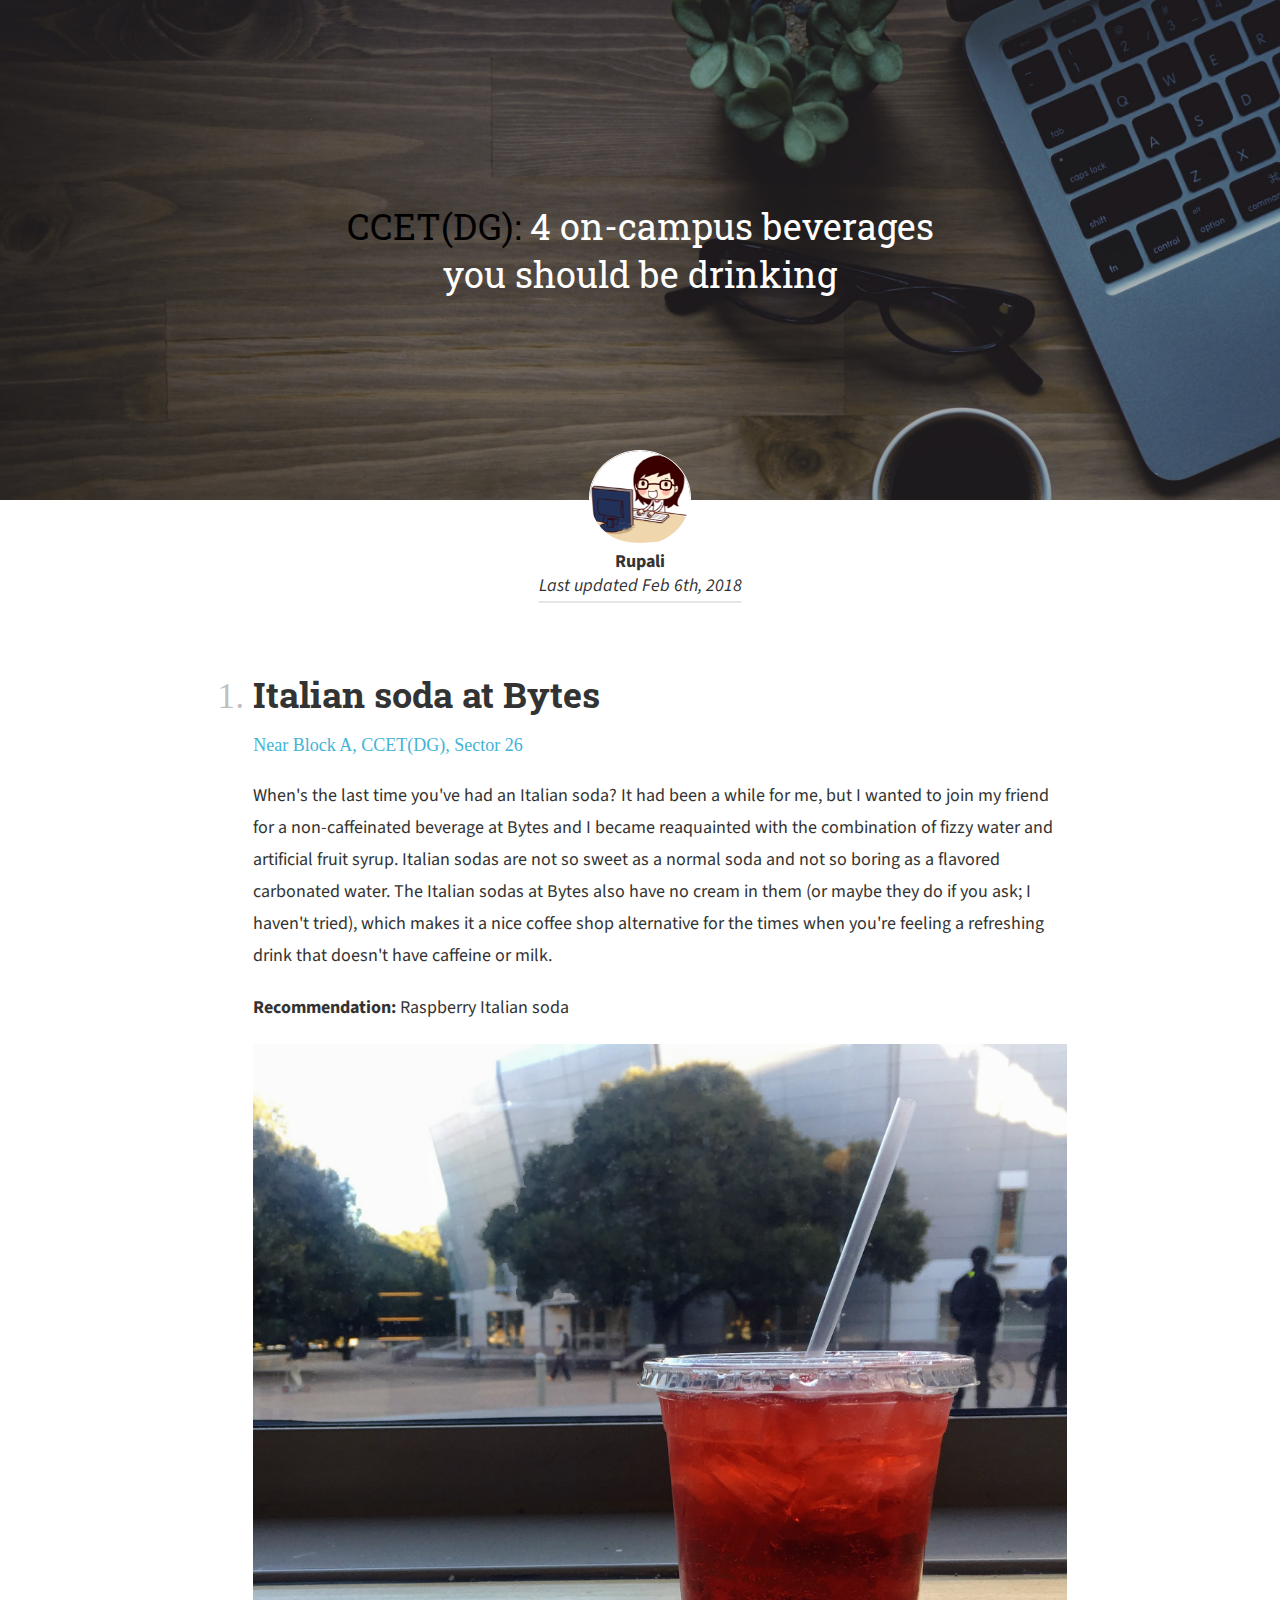
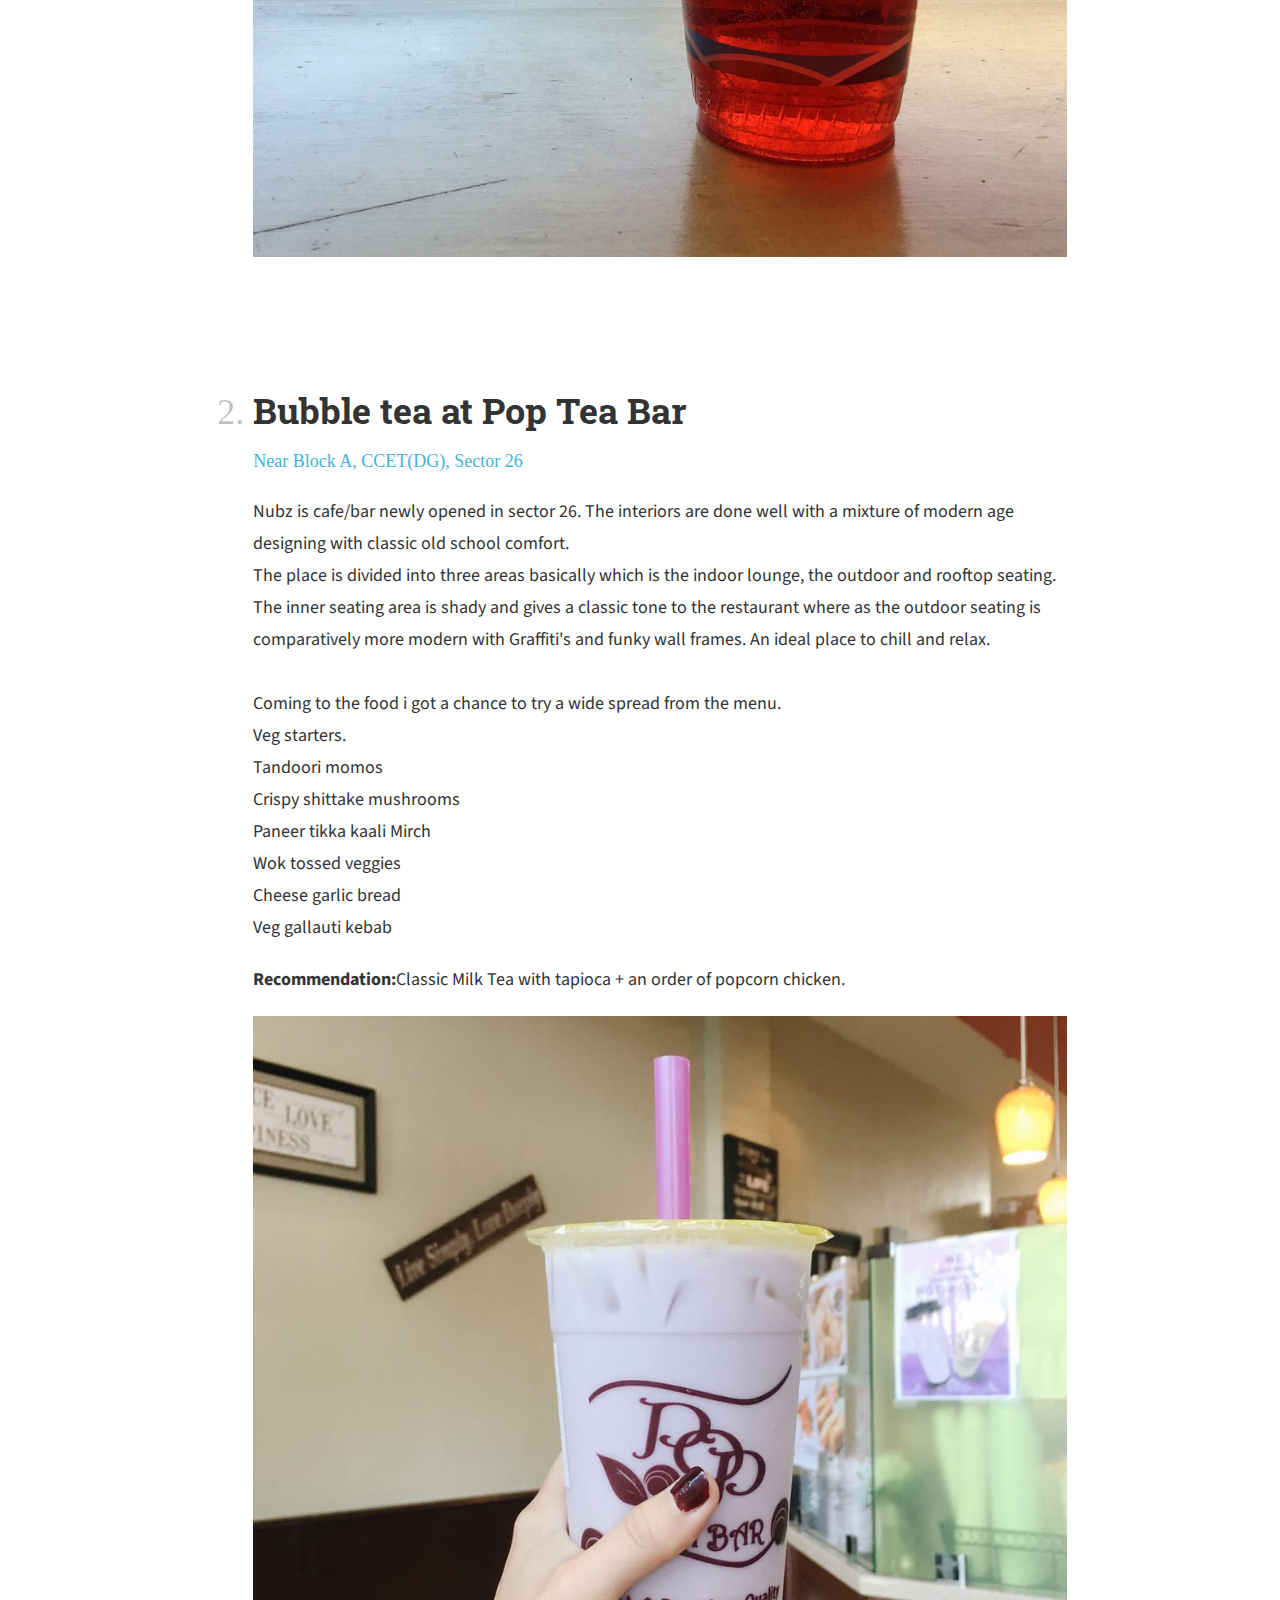
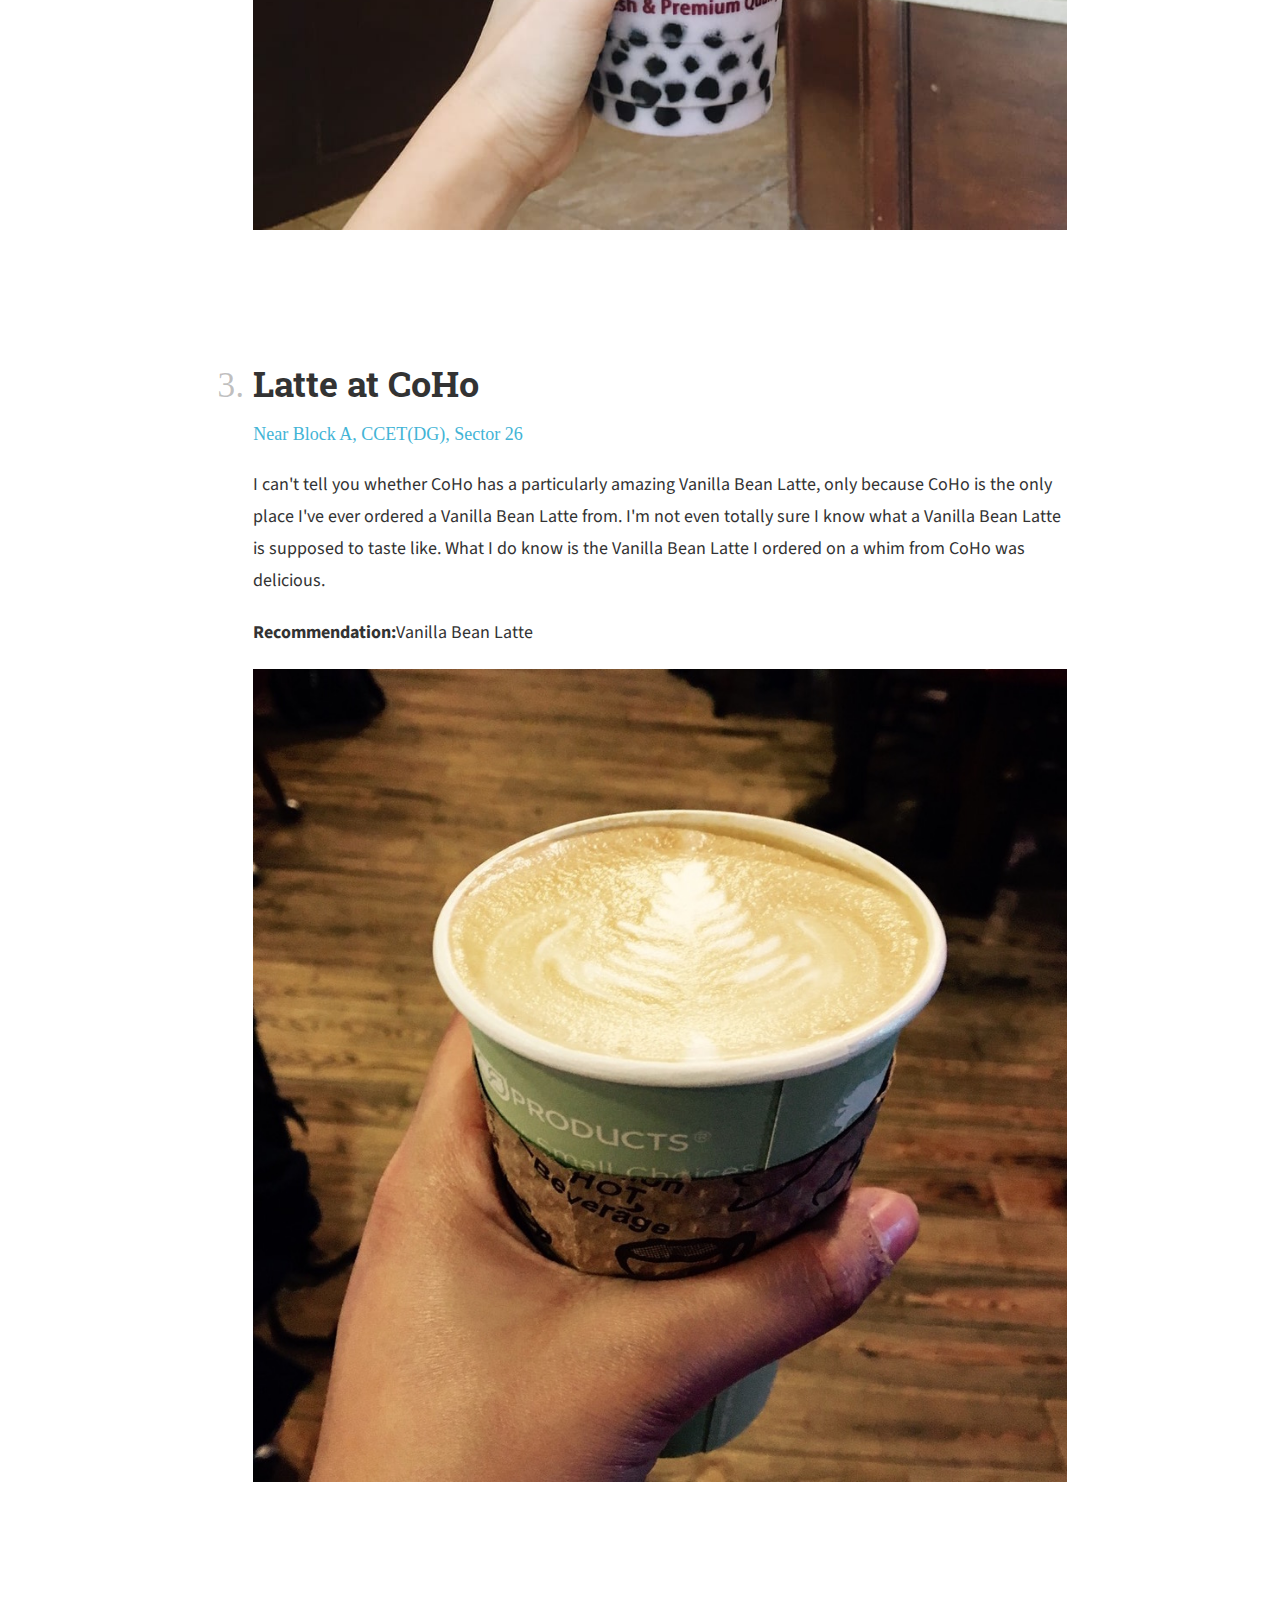
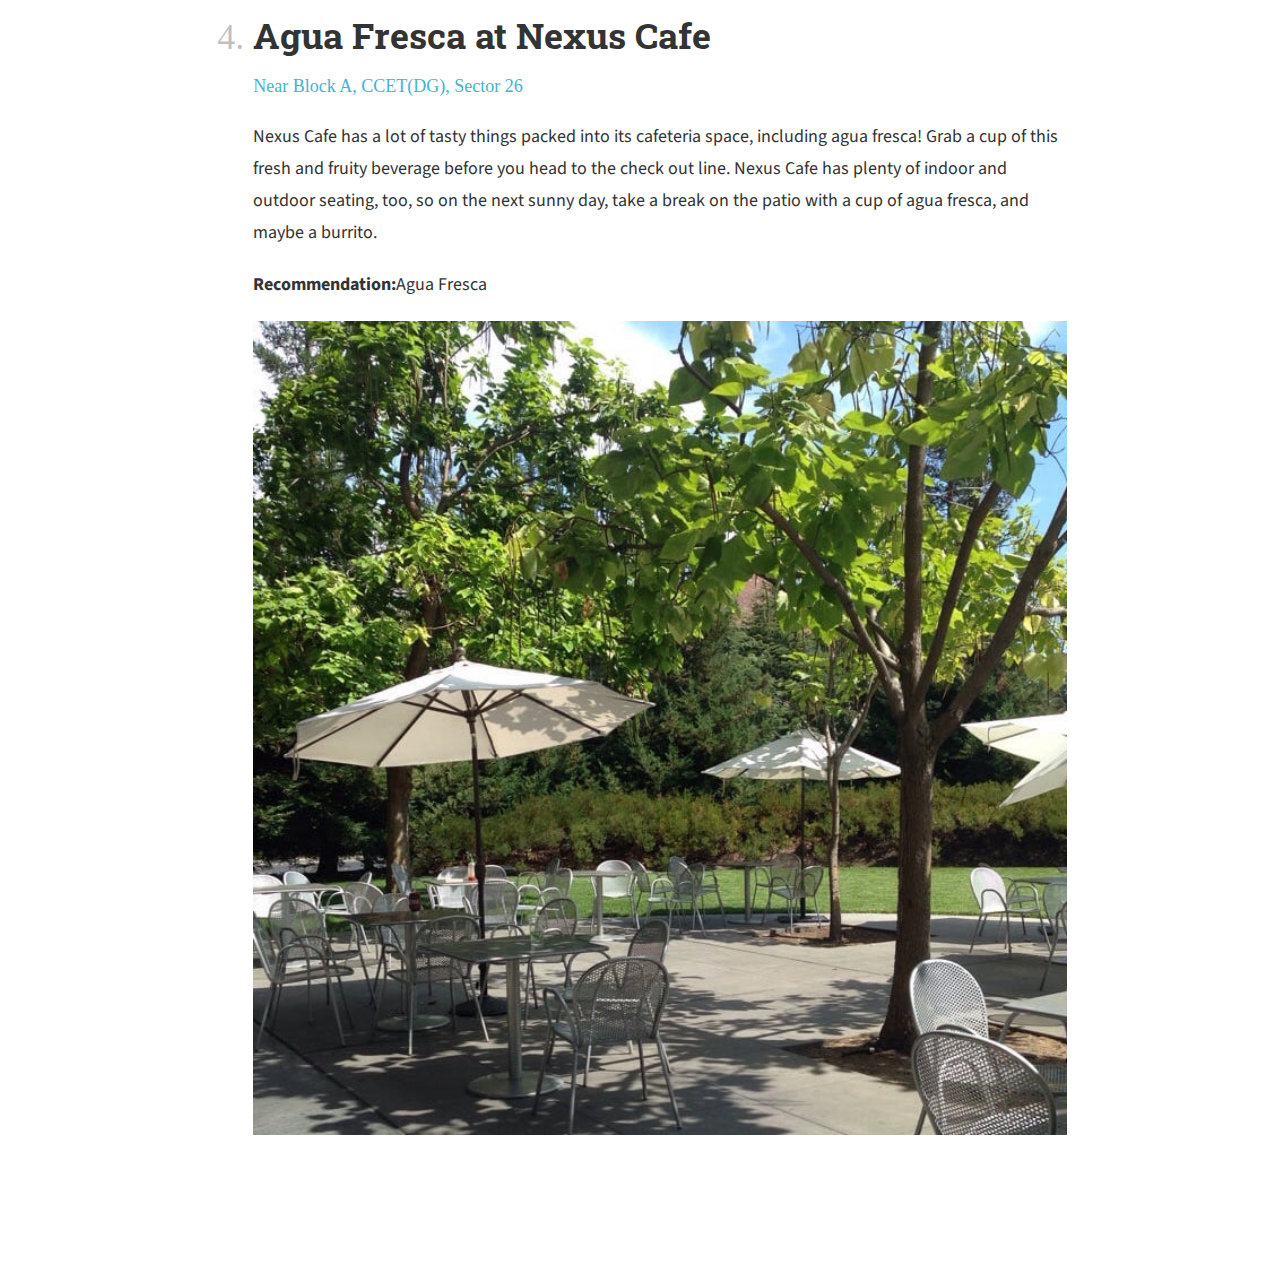
==== listicle.html @ 2486436f "First draft" ====
<!DOCTYPE HTML>
<html lang = "en">
<head>
<meta charset = "UTF-8">
<title>Campus Beverages</title>
<link rel="icon" href="images/favicon-32x32.png" type="image/icon type">
<link rel="stylesheet" href="style/listicle-style.css">
<link rel="preconnect" href="https://fonts.gstatic.com">
<link href="https://fonts.googleapis.com/css2?family=Roboto+Slab:wght@100;300;400&display=swap" rel="stylesheet">
<link rel="preconnect" href="https://fonts.gstatic.com">
<link href="https://fonts.googleapis.com/css2?family=Source+Sans+Pro&display=swap" rel="stylesheet">
</head>
<body>

<header>

<div class="first">
<div class="heading">
<span>CCET(DG):</span><span class="white"> 4 on-campus beverages you should be drinking</span>
</div>
</div>
<div class="second">
<img src="images/vrk.png" class="profile_img" alt="profile_img">
<div class="name">Rupali</div>
<div class="last"><em>Last updated Feb 6th, 2018</em></div>
</div>
</header>

<section class="section">
<ol class="ordered">

<li><div class="italian">
<div class="body_heading">Italian soda at Bytes</div>
<a href="http://www.ccet.ac.in/" class="address"> Near Block A, CCET(DG), Sector 26</a>
<div class="para">When's the last time you've had an Italian soda? It had been a while for me, but I wanted to join my friend for a non-caffeinated beverage at Bytes and I became reaquainted with the combination of fizzy water and artificial fruit syrup. Italian sodas are not so sweet as a normal soda and not so boring as a flavored carbonated water. The Italian sodas at Bytes also have no cream in them (or maybe they do if you ask; I haven't tried), which makes it a nice coffee shop alternative for the times when you're feeling a refreshing drink that doesn't have caffeine or milk.</div>

<div class="para" style="margin-top:0;"><strong>Recommendation:</strong> Raspberry Italian soda</div>
<div class="image_div">
<img class="body_img" src="images/italian-soda.jpg">
</div>
</div></li>


<li><div class="italian">
<div class="body_heading">Bubble tea at Pop Tea Bar</div>
<a href="http://www.ccet.ac.in/" class="address">Near Block A, CCET(DG), Sector 26</a>
<div class="para">Nubz is cafe/bar newly opened in sector 26. The interiors are done well with a mixture of modern age designing with classic old school comfort.<br/>
The place is divided into three areas basically which is the indoor lounge, the outdoor and rooftop seating.
The inner seating area is shady and gives a classic tone to the restaurant where as the outdoor seating is comparatively more modern with Graffiti's and funky wall frames.
An ideal place to chill and relax.
<br/><br/>
Coming to the food i got a chance to try a wide spread from the menu.<br/>
Veg starters.<br/>
Tandoori momos<br/>
Crispy shittake mushrooms<br/>
Paneer tikka kaali Mirch<br/>
Wok tossed veggies<br/>
Cheese garlic bread<br/>
Veg gallauti kebab</div>

<div class="para" style="margin-top:0;"><strong>Recommendation:</strong>Classic Milk Tea with tapioca + an order of popcorn chicken.</div>
<div class="image_div">
<img class="body_img" src="images/boba.jpg">
</div>
</div></li>


<li><div class="italian">
<div class="body_heading">Latte at CoHo</div>
<a href="http://www.ccet.ac.in/" class="address">Near Block A, CCET(DG), Sector 26</a>
<div class="para">I can't tell you whether CoHo has a particularly amazing Vanilla Bean Latte, only because CoHo is the only place I've ever ordered a Vanilla Bean Latte from. I'm not even totally sure I know what a Vanilla Bean Latte is supposed to taste like. What I do know is the Vanilla Bean Latte I ordered on a whim from CoHo was delicious.
</div>

<div class="para" style="margin-top:0;"><strong>Recommendation:</strong>Vanilla Bean Latte</div>
<div class="image_div">
<img class="body_img" src="images/coho-coffee.jpg">
</div>
</div></li>


<li><div class="italian">
<div class="body_heading">Agua Fresca at Nexus Cafe</div>
<a href="http://www.ccet.ac.in/" class="address">Near Block A, CCET(DG), Sector 26</a>
<div class="para">Nexus Cafe has a lot of tasty things packed into its cafeteria space, including agua fresca! Grab a cup of this fresh and fruity beverage before you head to the check out line. Nexus Cafe has plenty of indoor and outdoor seating, too, so on the next sunny day, take a break on the patio with a cup of agua fresca, and maybe a burrito.
</div>

<div class="para" style="margin-top:0;"><strong>Recommendation:</strong>Agua Fresca</div>
<div class="image_div">
<img class="body_img" src="images/nexus-cafe.jpg">
</div>
</div></li>


</ol>
</section>


</body>
</html>
---- style/listicle-style.css ----
body
{
	margin:0;
}
header
{
	background-repeat:no-repeat;
	background-size: cover;
	height:500px;
	background-image: linear-gradient(rgba(0, 0, 0, .3), rgba(0, 0, 0, .3)), url(../images/header.jpg);
	position:relative;
	text-align:center;
    background-position:top;
}

.heading
{
    font-family: 'Roboto Slab', serif;
    font-size:36px;
    max-width:780px;
    position: absolute;
    top: 50%;
    left: 50%;
    transform: translate(-50%, -50%);
   
}
.white
{
	color:white;
}
.second
{
	text-align:center;
}
.profile_img
{
	border-radius:100%;
	border: 1px solid white;
	top:450px;
	width:100px;
	position:relative;
  margin-left: auto;
  margin-right: auto;
}
.name,.last
{
	display:block;
	position:relative;
	top:450px;
	font-size:18px;
	color:rgb(51, 51, 51);
	line-height:24px;
	font-family: 'Source Sans Pro', sans-serif;
}
.name
{
	font-weight:bold;
}
.last
{
	 text-decoration: underline #e6e6e6;
	 text-decoration-thickness: 2px;
	 padding-bottom: 10px;
	 text-underline-offset: 10px;
}
.section
{
	width:66.67%;
	margin:auto;
	margin-top:170px;
}
.body_heading
{
	font-family: 'Roboto Slab', serif;
	font-size:36px;
	font-weight:bold;
	color:rgb(51, 51, 51);
}

li
{
    color: rgba(0, 0, 0, 0.25);
    font-size:36px;
}
.address
{
	color:#42b4d6;
	text-decoration:none;
	font-size:18px;
	margin:0;
}
.address:hover
{
	text-decoration:underline;
}
.para
{
	font-family: 'Source Sans Pro', sans-serif;
	font-size:18px;
	line-height:32px;
	color:rgb(51, 51, 51);
	margin-top:20px;
	margin-bottom:20px;
}
.image_div
{
	text-align:center;
	margin:auto;
	width:100%;
	margin-bottom:120px;
}
.body_img
{
	width:100%;
}
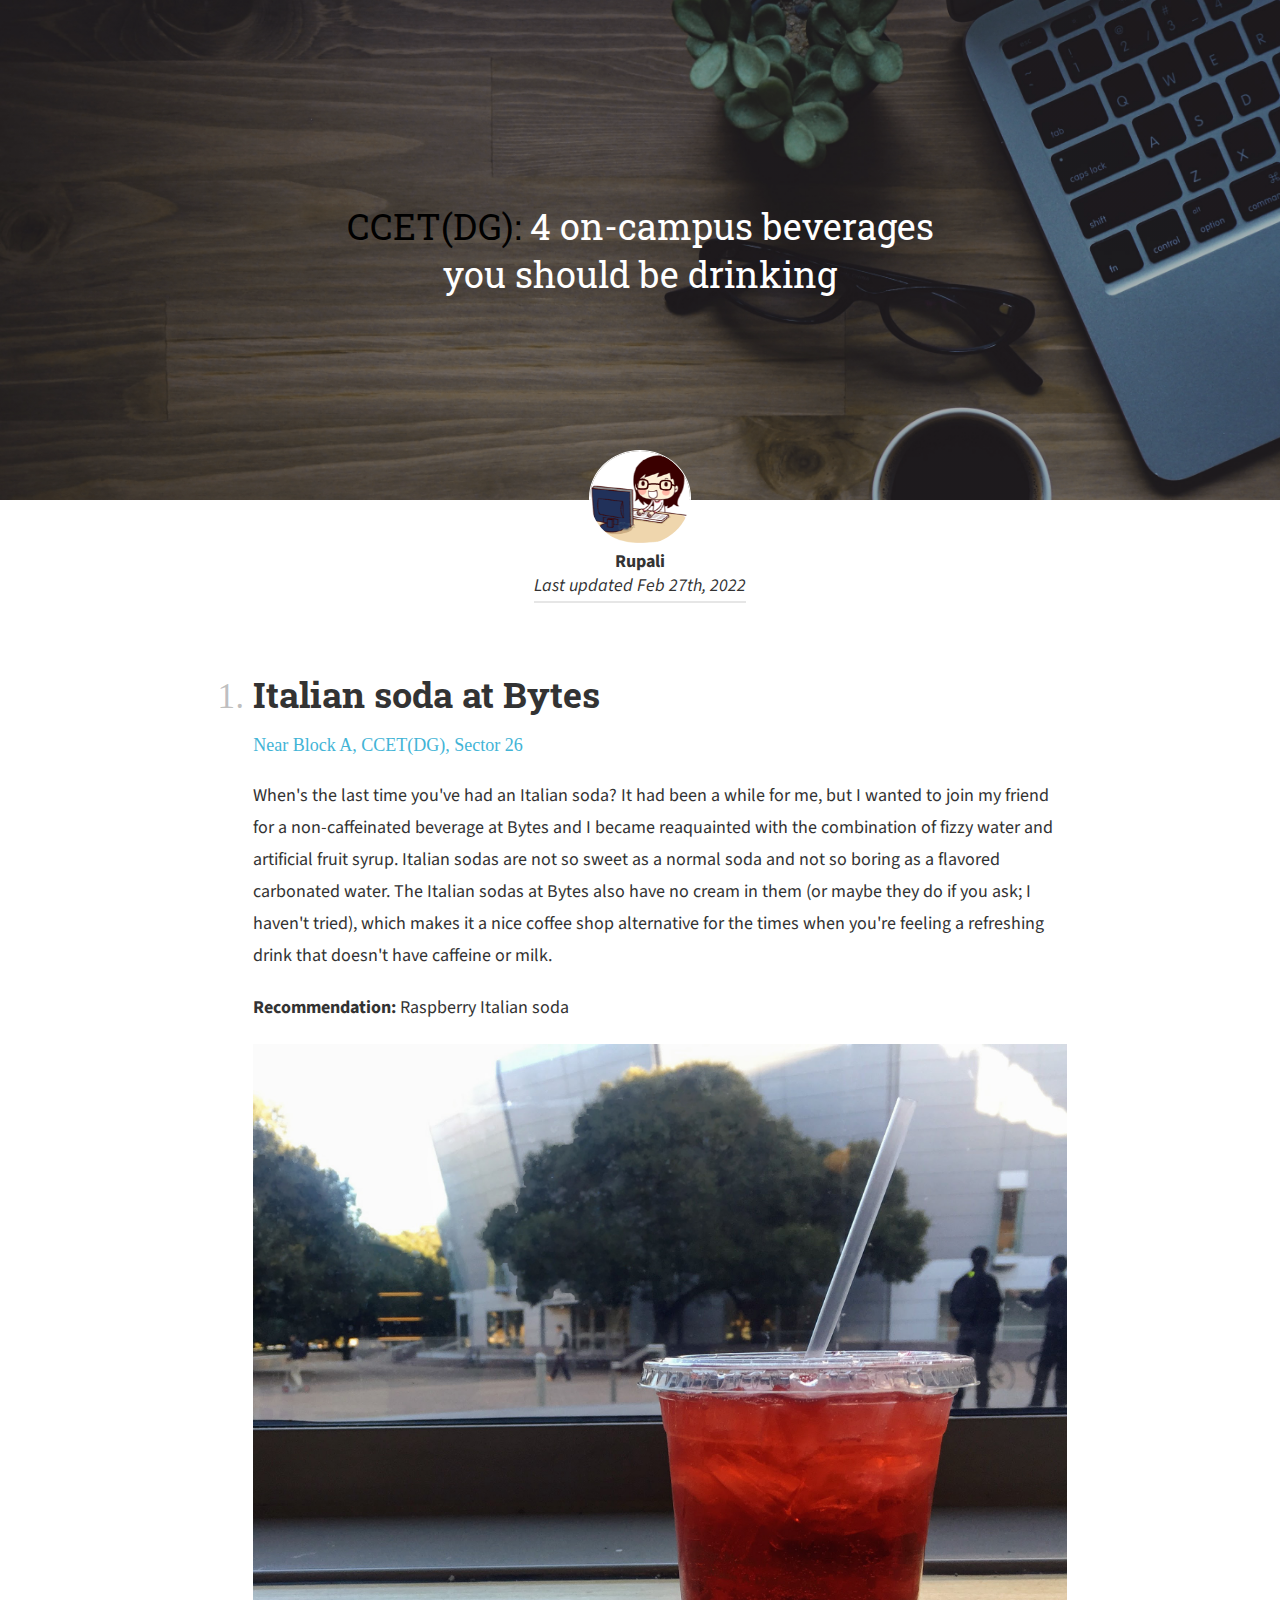
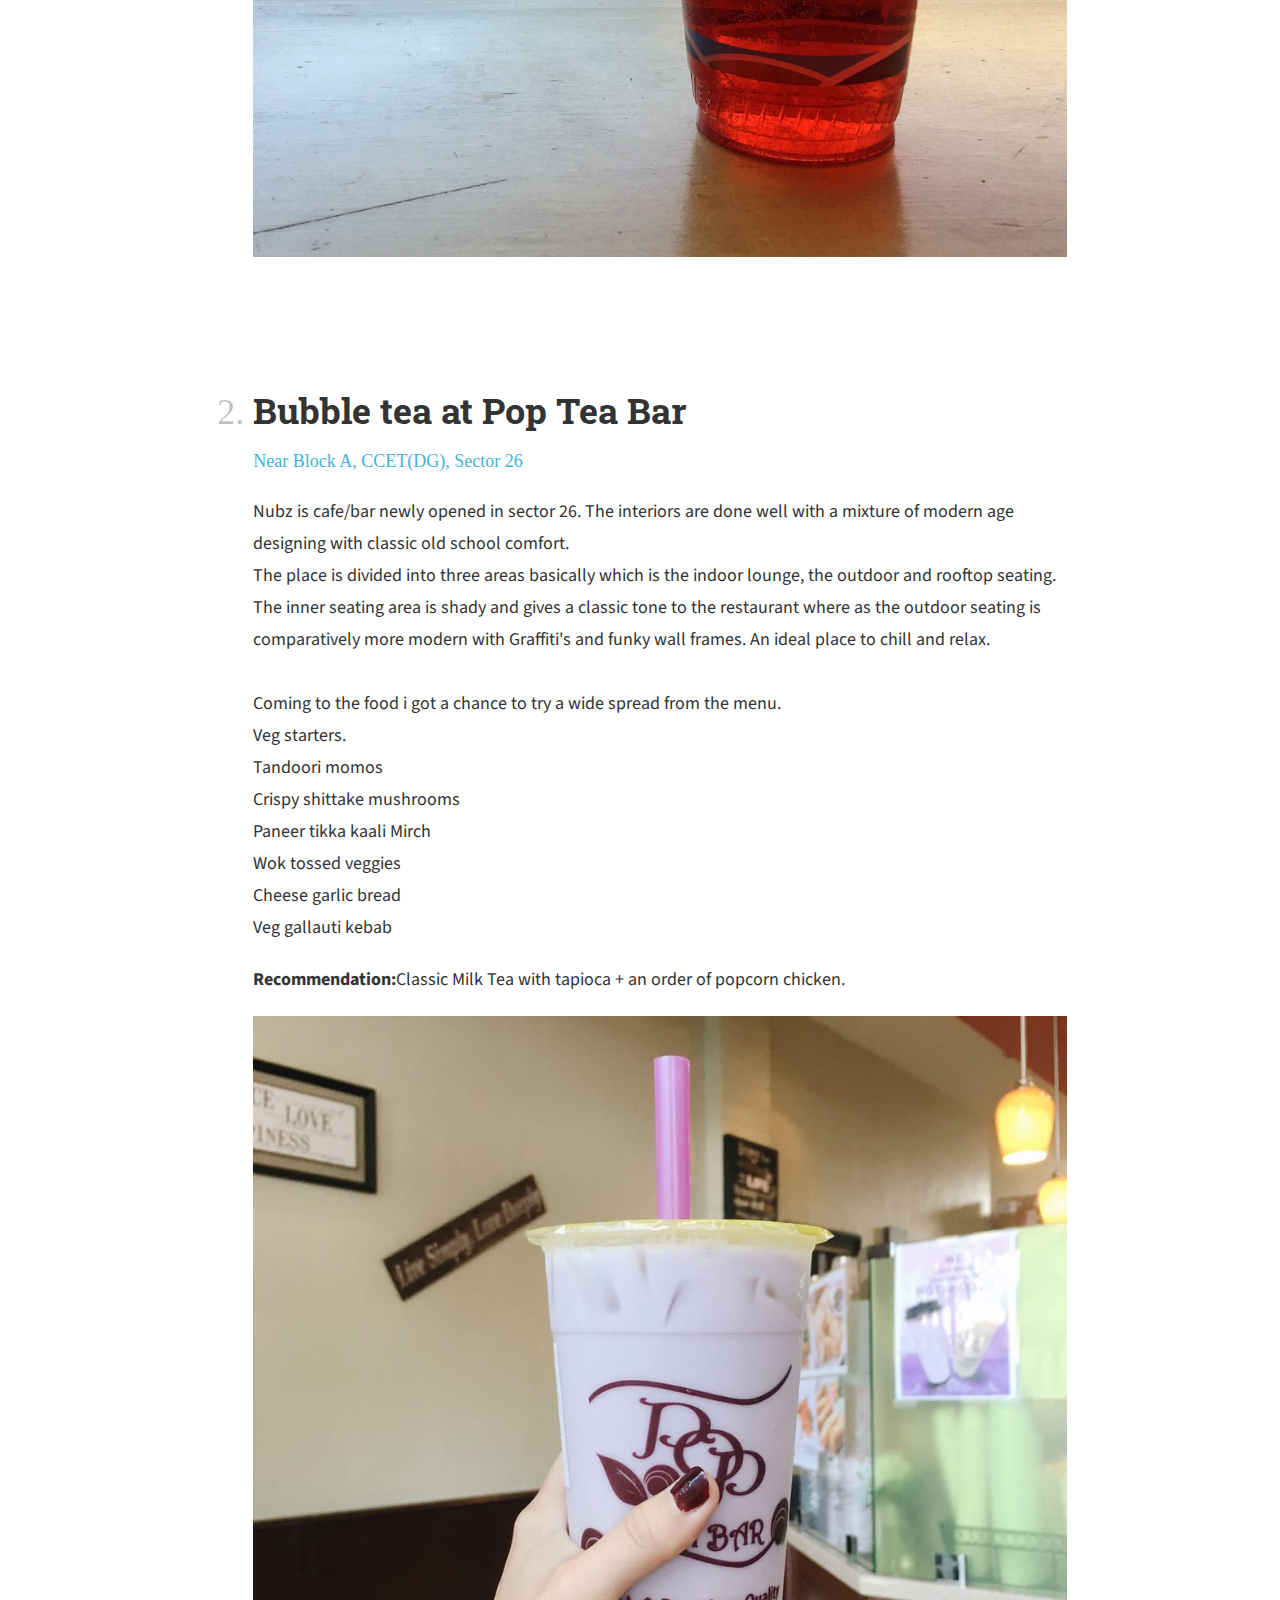
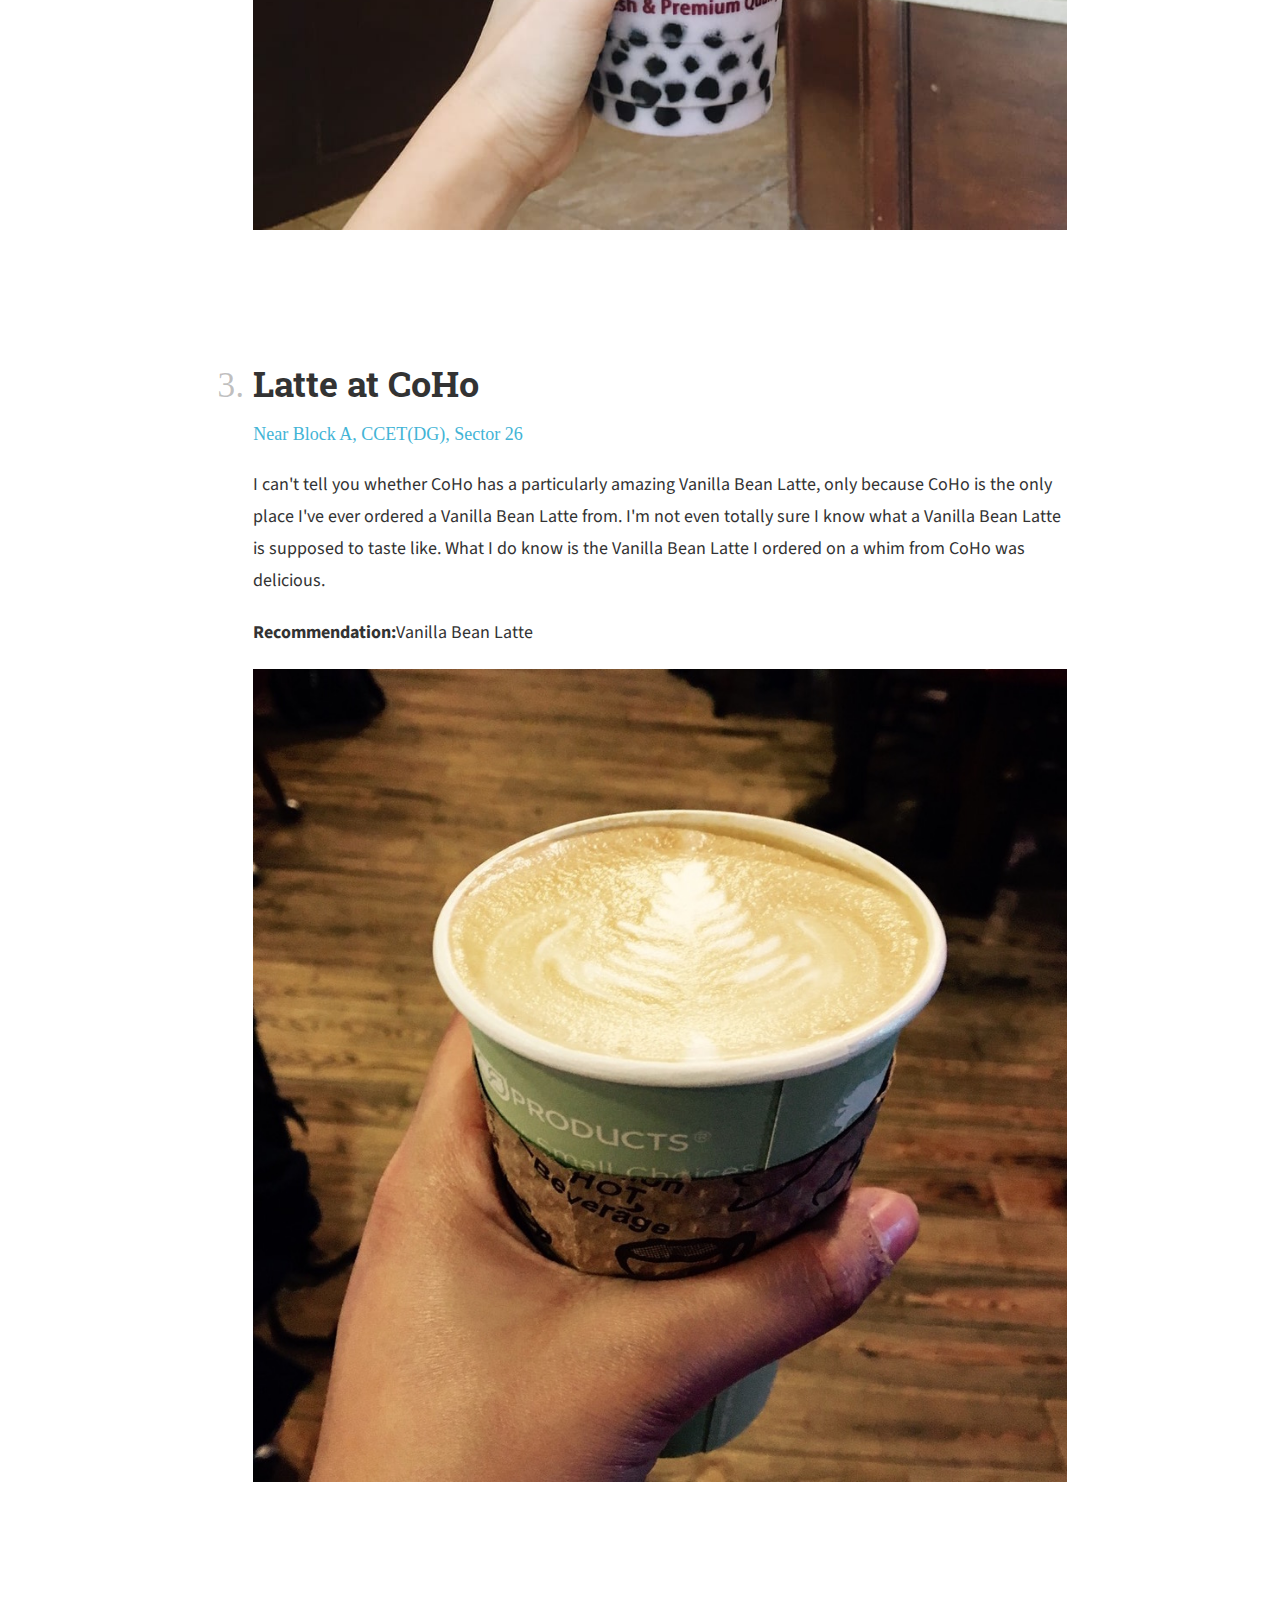
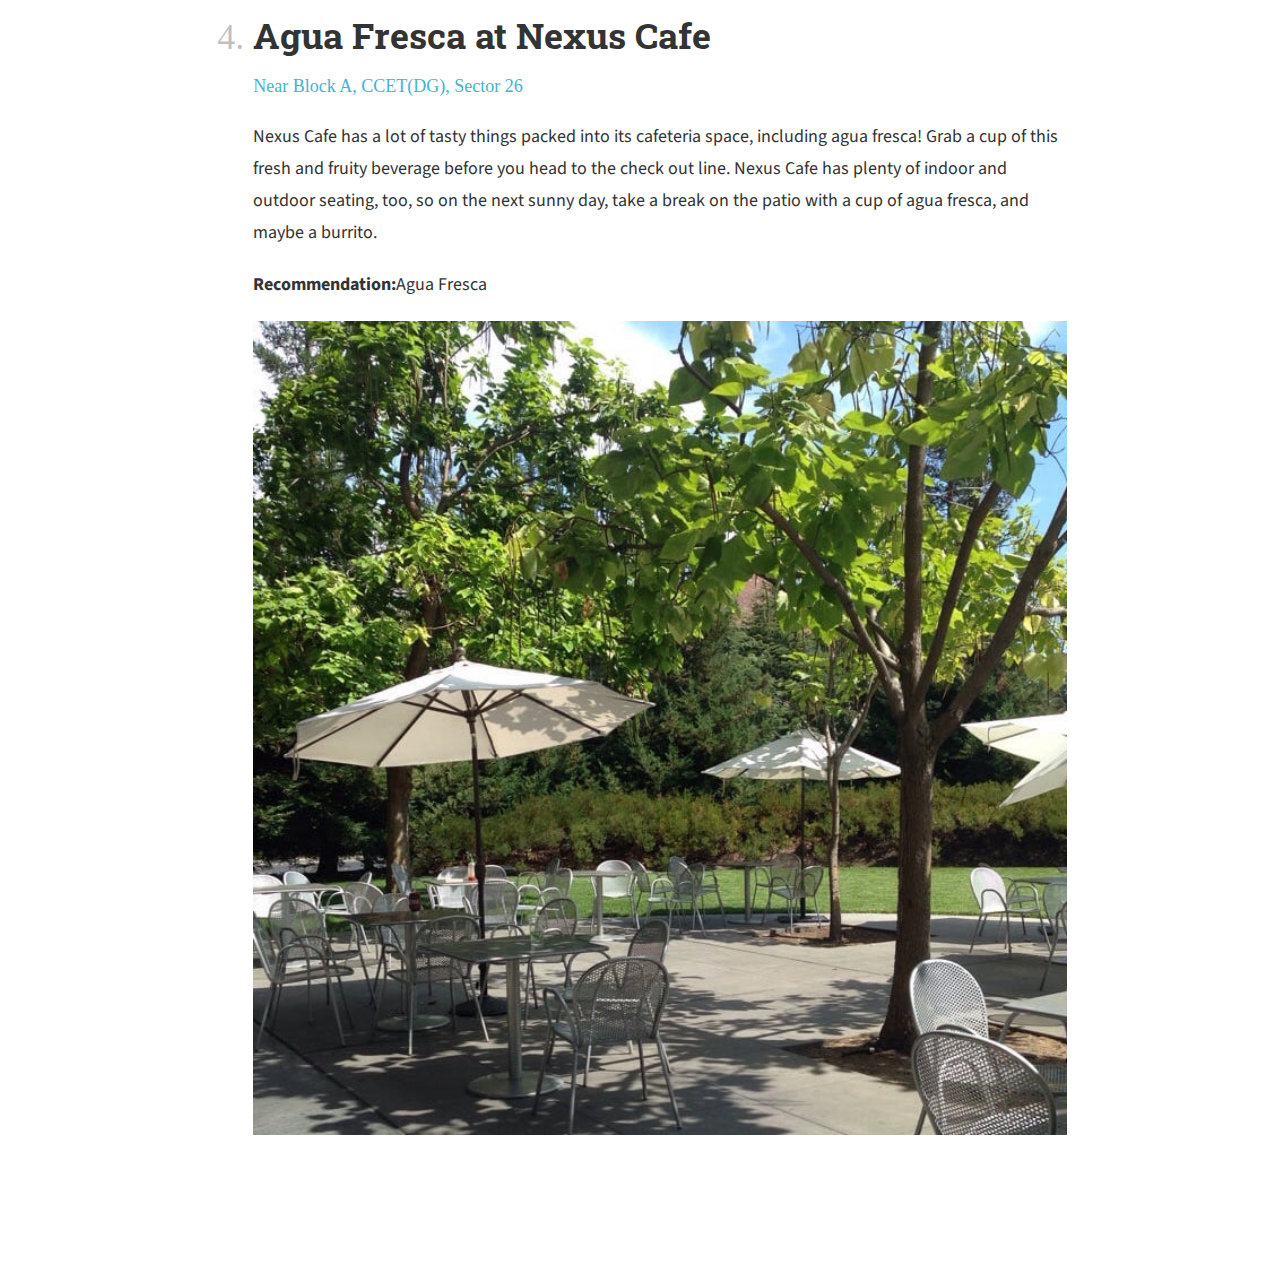
==== commit ebd14f2b: "Update listicle.html" ====
--- a/listicle.html
+++ b/listicle.html
@@ -22,7 +22,7 @@
 <div class="second">
 <img src="images/vrk.png" class="profile_img" alt="profile_img">
 <div class="name">Rupali</div>
-<div class="last"><em>Last updated Feb 6th, 2018</em></div>
+<div class="last"><em>Last updated Feb 27th, 2022</em></div>
 </div>
 </header>
 
@@ -96,4 +96,4 @@
 
 
 </body>
-</html>+</html>
